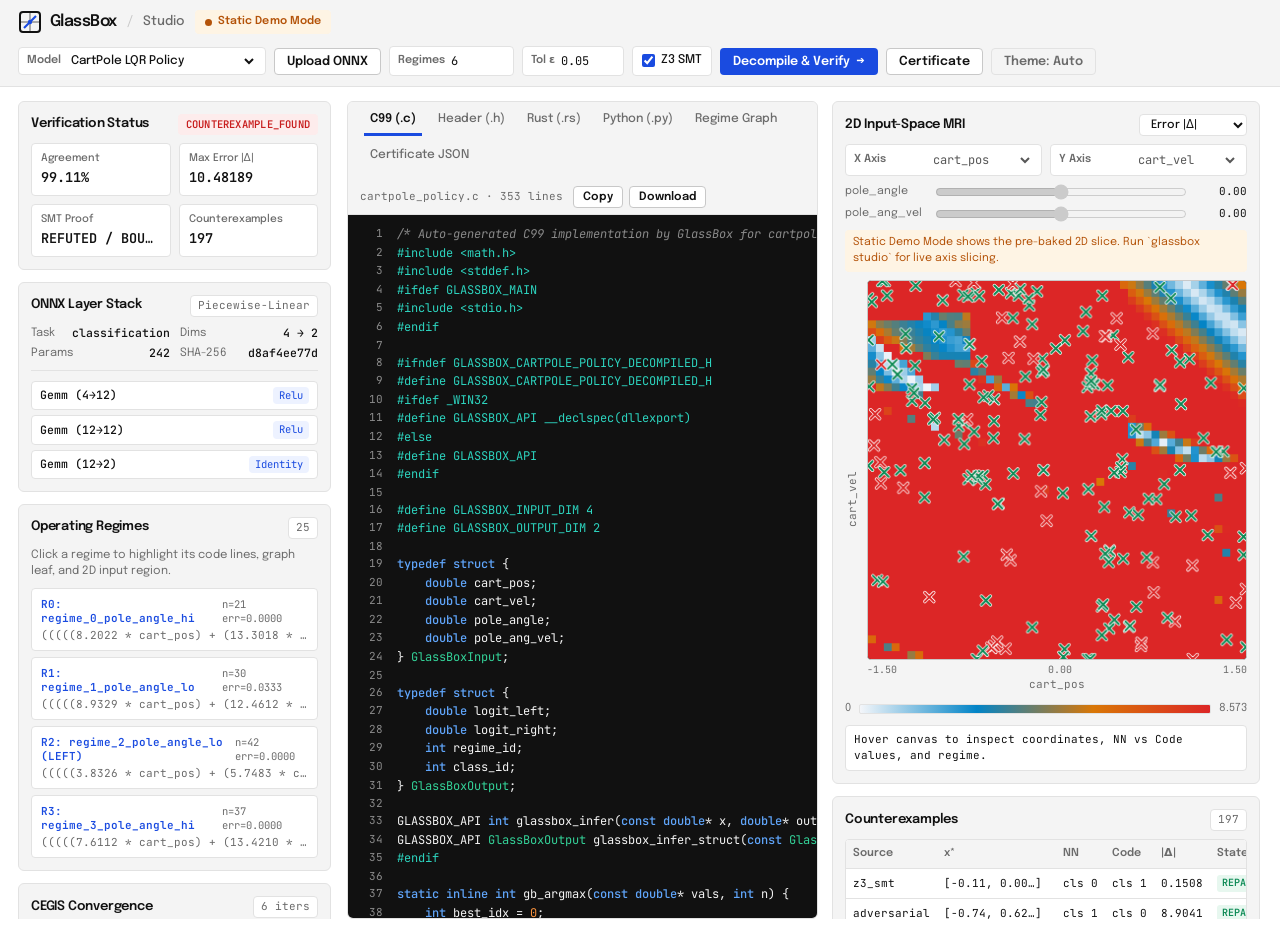
==== studio/index.html @ 47673649 "feat: initial release of GlassBox neural-to-code CEGIS decompiler & studio (v0.1.0)" ====
<!doctype html>
<html lang="en">
<head>
  <meta charset="utf-8">
  <meta name="viewport" content="width=device-width, initial-scale=1.0">
  <meta name="color-scheme" content="light dark">
  <title>GlassBox Studio — Neural Network Decompiler &amp; SMT Verifier</title>
  <link rel="icon" type="image/svg+xml" href="data:image/svg+xml,%3Csvg xmlns='http://www.w3.org/2000/svg' viewBox='0 0 24 24' fill='none'%3E%3Crect x='2' y='2' width='20' height='20' rx='3' stroke='%23111111' stroke-width='2' fill='%23ffffff'/%3E%3Cpath d='M2 12H22M12 2V22' stroke='%23111111' stroke-width='1.5' stroke-opacity='0.35'/%3E%3Cpath d='M6 18L18 6' stroke='%231a4be0' stroke-width='2.2'/%3E%3Ccircle cx='12' cy='12' r='2.2' fill='%231a4be0'/%3E%3C/svg%3E">
  <link rel="preconnect" href="https://fonts.googleapis.com">
  <link rel="preconnect" href="https://fonts.gstatic.com" crossorigin>
  <link rel="stylesheet" href="https://fonts.googleapis.com/css2?family=Epilogue:wght@400..700&family=JetBrains+Mono:wght@400..500&display=swap">
  <link rel="stylesheet" href="./studio.css">
</head>
<body data-radius="sharp">
  <header class="topbar">
    <div class="topbar-brand">
      <a href="/" class="brand-link" aria-label="GlassBox home">
        <svg class="brand-mark" width="24" height="24" viewBox="0 0 24 24" fill="none" aria-hidden="true">
          <rect x="2" y="2" width="20" height="20" rx="3" stroke="currentColor" stroke-width="2"></rect>
          <path d="M2 12H22M12 2V22" stroke="currentColor" stroke-width="1.5" stroke-opacity="0.45"></path>
          <path d="M6 18L18 6" stroke="var(--accent)" stroke-width="2.2"></path>
          <circle cx="12" cy="12" r="2.2" fill="var(--accent)"></circle>
        </svg>
        <span class="brand-wordmark">GlassBox</span>
      </a>
      <span class="brand-divider" aria-hidden="true">/</span>
      <span class="brand-product">Studio</span>
      <div id="mode-pill" class="mode-pill" data-mode="checking" role="status" aria-live="polite">
        <span class="mode-dot" aria-hidden="true"></span>
        <span id="mode-pill-text">Probing engine...</span>
      </div>
    </div>

    <form id="decompile-controls" class="controls-bar">
      <label class="ctrl-field ctrl-model">
        <span class="ctrl-label">Model</span>
        <select id="model-select" aria-label="Select ONNX model">
          <option value="">Loading models...</option>
        </select>
      </label>

      <button type="button" id="btn-open-upload" class="btn btn-secondary">Upload ONNX</button>

      <label class="ctrl-field ctrl-compact">
        <span class="ctrl-label">Regimes</span>
        <input type="number" id="cfg-regimes" min="2" max="32" step="1" value="8">
      </label>

      <label class="ctrl-field ctrl-compact">
        <span class="ctrl-label">Tol &epsilon;</span>
        <input type="number" id="cfg-eps" min="0.001" max="1" step="0.005" value="0.05">
      </label>

      <label class="ctrl-check">
        <input type="checkbox" id="cfg-smt" checked>
        <span>Z3 SMT</span>
      </label>

      <button type="submit" id="btn-decompile" class="btn btn-primary">
        <span>Decompile &amp; Verify</span>
        <span aria-hidden="true">&rarr;</span>
      </button>

      <button type="button" id="btn-open-cert" class="btn btn-secondary">Certificate</button>

      <button type="button" id="btn-theme" class="btn btn-ghost" aria-label="Toggle color theme" title="Toggle Light / Dark theme">
        <span id="theme-label">Theme</span>
      </button>
    </form>
  </header>

  <div id="status-banner" class="status-banner" hidden>
    <span id="status-banner-text"></span>
    <button type="button" id="status-banner-dismiss" class="btn-icon" aria-label="Dismiss notice">&times;</button>
  </div>

  <main class="workbench">
    <!-- LEFT PANE: Verification Status, ONNX Stack, Operating Regimes, CEGIS Chart -->
    <aside class="pane pane-left" aria-label="Model overview, operating regimes, and CEGIS convergence">
      <section class="card">
        <div class="card-head">
          <h2 class="card-title">Verification Status</h2>
          <span id="verif-badge" class="status-badge" data-status="UNVERIFIED">UNVERIFIED</span>
        </div>
        <div class="kpi-grid">
          <div class="kpi-cell">
            <span class="kpi-label">Agreement</span>
            <span id="kpi-agreement" class="kpi-value mono">—</span>
          </div>
          <div class="kpi-cell">
            <span class="kpi-label">Max Error |&Delta;|</span>
            <span id="kpi-max-err" class="kpi-value mono">—</span>
          </div>
          <div class="kpi-cell">
            <span class="kpi-label">SMT Proof</span>
            <span id="kpi-smt" class="kpi-value mono">—</span>
          </div>
          <div class="kpi-cell">
            <span class="kpi-label">Counterexamples</span>
            <span id="kpi-ce-count" class="kpi-value mono">—</span>
          </div>
        </div>
      </section>

      <section class="card">
        <div class="card-head">
          <h2 class="card-title">ONNX Layer Stack</h2>
          <span id="model-pwl-badge" class="tag-pill">—</span>
        </div>
        <div id="model-meta-summary" class="meta-kv"></div>
        <ol id="layer-stack" class="layer-stack"></ol>
      </section>

      <section class="card">
        <div class="card-head">
          <h2 class="card-title">Operating Regimes</h2>
          <div class="card-head-actions">
            <span id="regime-count-pill" class="tag-pill">0</span>
            <button type="button" id="btn-clear-regime" class="btn-link" hidden>Clear</button>
          </div>
        </div>
        <p class="card-sub">Click a regime to highlight its code lines, graph leaf, and 2D input region.</p>
        <div id="regime-list" class="regime-list" role="list"></div>
      </section>

      <section class="card">
        <div class="card-head">
          <h2 class="card-title">CEGIS Convergence</h2>
          <span id="cegis-iter-pill" class="tag-pill">0 iters</span>
        </div>
        <div class="chart-wrap">
          <svg id="cegis-chart" class="cegis-chart" viewBox="0 0 320 156" role="img" aria-label="CEGIS iteration convergence chart"></svg>
        </div>
        <div id="cegis-legend" class="chart-legend">
          <span class="legend-item"><span class="legend-swatch swatch-blue"></span>Agreement %</span>
          <span class="legend-item"><span class="legend-swatch swatch-amber"></span>Max |&Delta;|</span>
          <span class="legend-item"><span class="legend-swatch swatch-emerald"></span>Tol &epsilon;</span>
        </div>
      </section>
    </aside>

    <!-- CENTER PANE: Accessible Code Workbench & Regime Graph -->
    <section class="pane pane-center" aria-label="Decompiled code workbench">
      <div class="workbench-shell">
        <div class="workbench-header">
          <div focusgroup="tablist nomemory" role="tablist" aria-label="Decompiled targets" class="tablist">
            <button type="button" role="tab" id="tab-c" aria-selected="true" focusgroupstart>C99 (.c)</button>
            <button type="button" role="tab" id="tab-h" aria-selected="false">Header (.h)</button>
            <button type="button" role="tab" id="tab-rust" aria-selected="false">Rust (.rs)</button>
            <button type="button" role="tab" id="tab-python" aria-selected="false">Python (.py)</button>
            <button type="button" role="tab" id="tab-graph" aria-selected="false">Regime Graph</button>
            <button type="button" role="tab" id="tab-cert" aria-selected="false">Certificate JSON</button>
          </div>
          <div class="workbench-actions">
            <span id="active-file-meta" class="file-meta mono">—</span>
            <button type="button" id="btn-copy-code" class="btn btn-sm btn-secondary">Copy</button>
            <button type="button" id="btn-download-code" class="btn btn-sm btn-secondary">Download</button>
          </div>
        </div>

        <div class="panels-stage">
          <div role="tabpanel" aria-labelledby="tab-c" tabindex="0">
            <div class="panel-body code-panel-body">
              <div id="code-c" class="code-view" data-lang="c"></div>
            </div>
          </div>

          <div role="tabpanel" aria-labelledby="tab-h" tabindex="0" hidden="until-found">
            <div class="panel-body code-panel-body">
              <div id="code-h" class="code-view" data-lang="c"></div>
            </div>
          </div>

          <div role="tabpanel" aria-labelledby="tab-rust" tabindex="0" hidden="until-found">
            <div class="panel-body code-panel-body">
              <div id="code-rust" class="code-view" data-lang="rust"></div>
            </div>
          </div>

          <div role="tabpanel" aria-labelledby="tab-python" tabindex="0" hidden="until-found">
            <div class="panel-body code-panel-body">
              <div id="code-python" class="code-view" data-lang="python"></div>
            </div>
          </div>

          <div role="tabpanel" aria-labelledby="tab-graph" tabindex="0" hidden="until-found">
            <div class="panel-body graph-panel-body">
              <div class="graph-toolbar">
                <span class="graph-hint">Vector IR tree from <code>program.root</code>. Click a leaf to inspect its regime.</span>
                <div class="graph-zoom-group">
                  <button type="button" id="btn-zoom-out" class="btn btn-sm btn-secondary" aria-label="Zoom out graph">&minus;</button>
                  <button type="button" id="btn-zoom-reset" class="btn btn-sm btn-secondary">100%</button>
                  <button type="button" id="btn-zoom-in" class="btn btn-sm btn-secondary" aria-label="Zoom in graph">+</button>
                </div>
              </div>
              <div id="regime-graph-viewport" class="graph-viewport">
                <svg id="regime-graph-svg" class="regime-graph-svg" role="img" aria-label="Decompiled Regime Decision Tree"></svg>
              </div>
            </div>
          </div>

          <div role="tabpanel" aria-labelledby="tab-cert" tabindex="0" hidden="until-found">
            <div class="panel-body code-panel-body">
              <div id="code-cert" class="code-view" data-lang="json"></div>
            </div>
          </div>
        </div>
      </div>
    </section>

    <!-- RIGHT PANE: 2D Input-Space MRI, Counterexamples, Benchmarks -->
    <aside class="pane pane-right" aria-label="Input-space MRI, counterexamples, and benchmarks">
      <section class="card">
        <div class="card-head">
          <h2 class="card-title">2D Input-Space MRI</h2>
          <label class="inline-select">
            <span class="sr-only">Heatmap layer</span>
            <select id="mri-view-select" aria-label="Heatmap view mode">
              <option value="diff_grid">Error |&Delta;|</option>
              <option value="nn_grid">NN Output</option>
              <option value="prog_grid">Code Output</option>
              <option value="regime_grid">Regime Map</option>
            </select>
          </label>
        </div>

        <div class="slice-axes">
          <label class="ctrl-field">
            <span class="ctrl-label">X Axis</span>
            <select id="slice-dim-x" aria-label="Slice X dimension"></select>
          </label>
          <label class="ctrl-field">
            <span class="ctrl-label">Y Axis</span>
            <select id="slice-dim-y" aria-label="Slice Y dimension"></select>
          </label>
        </div>

        <div id="slice-sliders" class="slice-sliders"></div>
        <p id="slice-mode-note" class="slice-note" hidden></p>

        <div class="mri-frame">
          <div class="mri-y-label" id="mri-y-label">y</div>
          <div class="mri-canvas-col">
            <div class="mri-canvas-wrap">
              <canvas id="mri-canvas" width="384" height="384"></canvas>
            </div>
            <div class="mri-axis-ticks" id="mri-x-ticks">
              <span>—</span><span>—</span><span>—</span>
            </div>
            <div class="mri-x-label" id="mri-x-label">x</div>
          </div>
        </div>

        <div id="mri-legend" class="mri-legend"></div>
        <div id="mri-readout" class="mri-readout mono">Hover canvas to inspect coordinates, NN vs Code values, and regime.</div>
      </section>

      <section class="card">
        <div class="card-head">
          <h2 class="card-title">Counterexamples</h2>
          <span id="ce-total-pill" class="tag-pill">0</span>
        </div>
        <div class="table-wrap">
          <table class="ce-table">
            <thead>
              <tr>
                <th>Source</th>
                <th>x*</th>
                <th>NN</th>
                <th>Code</th>
                <th>|&Delta;|</th>
                <th>State</th>
              </tr>
            </thead>
            <tbody id="ce-tbody">
              <tr><td colspan="6" class="empty-cell">No counterexamples recorded.</td></tr>
            </tbody>
          </table>
        </div>
      </section>

      <section class="card">
        <div class="card-head">
          <h2 class="card-title">Native Runtime Benchmarks</h2>
          <span class="tag-pill">p50 &mu;s</span>
        </div>
        <div id="bench-list" class="bench-list"></div>
      </section>
    </aside>
  </main>

  <!-- UPLOAD ONNX DIALOG -->
  <dialog id="upload-dialog" class="studio-dialog" closedby="any" aria-labelledby="upload-dialog-title">
    <div class="dialog-header">
      <h2 id="upload-dialog-title" class="dialog-title">Upload ONNX Model</h2>
      <button type="button" class="btn-icon dialog-close" data-close-dialog="upload-dialog" aria-label="Close upload dialog">&times;</button>
    </div>
    <form id="upload-form" class="dialog-body">
      <p id="upload-static-warning" class="dialog-notice" hidden>
        Static Demo Mode is active. Model upload requires running <code>glassbox studio</code> locally.
      </p>
      <label class="form-field">
        <span class="ctrl-label">ONNX File (.onnx, max 20 MB)</span>
        <input type="file" id="upload-file" accept=".onnx" required>
      </label>
      <label class="form-field">
        <span class="ctrl-label">Optional DomainSpec JSON</span>
        <textarea id="upload-domain-json" rows="6" class="mono" placeholder='{"feature_names":["x0","x1"],"lower_bounds":[-1,-1],"upper_bounds":[1,1],"output_names":["y0"],"task_type":"regression"}'></textarea>
      </label>
      <p id="upload-error" class="dialog-error" hidden></p>
      <div class="dialog-footer">
        <button type="button" class="btn btn-secondary" data-close-dialog="upload-dialog">Cancel</button>
        <button type="submit" id="btn-upload-submit" class="btn btn-primary">Upload Model</button>
      </div>
    </form>
  </dialog>

  <!-- VERIFICATION CERTIFICATE DIALOG -->
  <dialog id="cert-dialog" class="studio-dialog studio-dialog-wide" closedby="any" aria-labelledby="cert-dialog-title">
    <div class="dialog-header">
      <h2 id="cert-dialog-title" class="dialog-title">Verification Certificate</h2>
      <button type="button" class="btn-icon dialog-close" data-close-dialog="cert-dialog" aria-label="Close certificate dialog">&times;</button>
    </div>
    <div class="dialog-body">
      <div id="cert-dialog-content" class="cert-summary"></div>
      <div class="dialog-footer">
        <button type="button" id="btn-download-cert" class="btn btn-secondary">Download Certificate JSON</button>
        <button type="button" class="btn btn-primary" data-close-dialog="cert-dialog">Done</button>
      </div>
    </div>
  </dialog>

  <script src="./app.js" defer></script>
</body>
</html>
---- studio/studio.css ----
/* GlassBox Studio — Taste Skill v2.5.1 + modern-web-guidance */

:root {
  color-scheme: light dark;

  /* Taste Skill tokens + adaptive light-dark() surfaces */
  --p-bg: #ffffff;
  --p-surface: #f4f4f4;
  --p-ink: #111111;
  --p-muted: #6b6b6b;
  --p-accent: #1a4be0;
  --p-accent-ink: #ffffff;
  --p-inv-bg: #111111;
  --p-inv-surface: #1e1e1e;
  --p-inv-ink: #ffffff;
  --p-inv-muted: #9a9a9a;

  --bg: light-dark(#ffffff, #111111);
  --surface: light-dark(#f4f4f4, #1e1e1e);
  --surface-elevated: light-dark(#ffffff, #242424);
  --ink: light-dark(#111111, #ffffff);
  --muted: light-dark(#6b6b6b, #9a9a9a);
  --accent: light-dark(#1a4be0, #4d7cfe);
  --accent-hover: light-dark(#143bb5, #3a6af0);
  --accent-soft: light-dark(#edf2ff, #172645);
  --accent-ink: #ffffff;
  --border: light-dark(#e2e2e2, #2e2e2e);
  --border-strong: light-dark(#c8c8c8, #444444);

  /* Terminal / code surfaces (always crisp dark terminal per studio spec) */
  --code-bg: #111111;
  --code-surface: #1a1a1a;
  --code-ink: #f4f4f4;
  --code-muted: #8c8c8c;
  --code-border: #2c2c2c;
  --code-highlight: rgba(77, 124, 254, 0.16);

  /* Status tokens (emerald, amber, red, neutral — zero violet/lavender) */
  --emerald: light-dark(#0d8a55, #34d399);
  --emerald-soft: light-dark(#e7f7ef, #0e2d20);
  --amber: light-dark(#b45309, #fbbf24);
  --amber-soft: light-dark(#fef4e4, #2f2008);
  --red: light-dark(#c81e1e, #f87171);
  --red-soft: light-dark(#fdecec, #331313);
  --teal: light-dark(#0f766e, #2dd4bf);

  --font-display: "Epilogue", system-ui, -apple-system, sans-serif;
  --font-text: "Epilogue", system-ui, -apple-system, sans-serif;
  --font-mono: "JetBrains Mono", ui-monospace, "SFMono-Regular", Menlo, Consolas, monospace;
  --display-tracking: -0.035em;

  --r-sm: 4px;
  --r-md: 6px;
  --r-lg: 8px;
  --r-btn: 4px;

  scrollbar-color: var(--border-strong) transparent;
  scrollbar-width: thin;
}

:root[data-theme="light"] {
  color-scheme: light;
}

:root[data-theme="dark"] {
  color-scheme: dark;
}

@supports not (color: light-dark(#fff, #000)) {
  :root {
    --bg: #ffffff;
    --surface: #f4f4f4;
    --surface-elevated: #ffffff;
    --ink: #111111;
    --muted: #6b6b6b;
    --accent: #1a4be0;
    --accent-hover: #143bb5;
    --accent-soft: #edf2ff;
    --border: #e2e2e2;
    --border-strong: #c8c8c8;
    --emerald: #0d8a55;
    --emerald-soft: #e7f7ef;
    --amber: #b45309;
    --amber-soft: #fef4e4;
    --red: #c81e1e;
    --red-soft: #fdecec;
    --teal: #0f766e;
  }
}

.pane,
.code-panel-body,
.graph-viewport,
.table-wrap,
.dialog-body {
  scrollbar-color: var(--border-strong) transparent;
  scrollbar-width: thin;
}

@supports not (scrollbar-color: auto) {
  ::-webkit-scrollbar {
    width: 8px;
    height: 8px;
  }
  ::-webkit-scrollbar-track {
    background: transparent;
  }
  ::-webkit-scrollbar-thumb {
    background: var(--border-strong);
    border-radius: 4px;
  }
}

*,
*::before,
*::after {
  box-sizing: border-box;
}

html,
body {
  margin: 0;
  padding: 0;
  background-color: var(--bg);
  color: var(--ink);
  font-family: var(--font-text);
  font-size: 14px;
  line-height: 1.45;
  -webkit-font-smoothing: antialiased;
}

.mono {
  font-family: var(--font-mono);
}

.sr-only {
  position: absolute;
  width: 1px;
  height: 1px;
  padding: 0;
  margin: -1px;
  overflow: hidden;
  clip: rect(0, 0, 0, 0);
  white-space: nowrap;
  border: 0;
}

/* ============================================================
   TOPBAR
   ============================================================ */
.topbar {
  display: flex;
  flex-wrap: wrap;
  align-items: center;
  justify-content: space-between;
  gap: 12px 16px;
  padding: 10px 18px;
  background: var(--surface);
  border-bottom: 1px solid var(--border);
}

.topbar-brand {
  display: flex;
  flex-wrap: wrap;
  align-items: center;
  gap: 10px;
  min-width: 0;
}

.brand-link {
  display: inline-flex;
  align-items: center;
  gap: 8px;
  color: var(--ink);
  text-decoration: none;
  font-family: var(--font-display);
  font-weight: 600;
  font-size: 16px;
  letter-spacing: var(--display-tracking);
}

.brand-link:hover {
  color: var(--accent);
}

.brand-divider {
  color: var(--border-strong);
}

.brand-product {
  font-weight: 500;
  color: var(--muted);
  font-size: 13px;
}

.mode-pill {
  display: inline-flex;
  align-items: center;
  gap: 6px;
  padding: 3px 9px;
  border-radius: var(--r-sm);
  font-size: 11px;
  font-weight: 600;
  letter-spacing: 0.01em;
  border: 1px solid var(--border);
  background: var(--bg);
  color: var(--muted);
}

.mode-dot {
  width: 7px;
  height: 7px;
  border-radius: 50%;
  background: var(--muted);
}

.mode-pill[data-mode="live"] {
  color: var(--emerald);
  background: var(--emerald-soft);
  border-color: transparent;
}

.mode-pill[data-mode="live"] .mode-dot {
  background: var(--emerald);
}

.mode-pill[data-mode="static"] {
  color: var(--amber);
  background: var(--amber-soft);
  border-color: transparent;
}

.mode-pill[data-mode="static"] .mode-dot {
  background: var(--amber);
}

.controls-bar {
  display: flex;
  flex-wrap: wrap;
  align-items: center;
  gap: 8px;
  min-width: 0;
}

.ctrl-field {
  display: inline-flex;
  align-items: center;
  gap: 6px;
  background: var(--bg);
  border: 1px solid var(--border);
  border-radius: var(--r-sm);
  padding: 4px 8px;
  min-width: 0;
}

.ctrl-label {
  font-size: 11px;
  font-weight: 600;
  color: var(--muted);
  white-space: nowrap;
}

.ctrl-field select,
.ctrl-field input[type="number"] {
  border: none;
  background: transparent;
  color: var(--ink);
  font-family: var(--font-mono);
  font-size: 12px;
  padding: 2px 0;
  min-width: 0;
}

.ctrl-model select {
  max-width: 190px;
  font-family: var(--font-text);
  font-weight: 500;
}

.ctrl-compact input[type="number"] {
  width: 54px;
}

.ctrl-field select:focus,
.ctrl-field input:focus {
  outline: none;
}

.ctrl-field:focus-within {
  border-color: var(--accent);
}

.ctrl-check {
  display: inline-flex;
  align-items: center;
  gap: 6px;
  padding: 5px 9px;
  border: 1px solid var(--border);
  border-radius: var(--r-sm);
  background: var(--bg);
  font-size: 12px;
  font-weight: 500;
  cursor: pointer;
  user-select: none;
}

.ctrl-check input[type="checkbox"] {
  accent-color: var(--accent);
  margin: 0;
}

/* ============================================================
   BUTTONS
   ============================================================ */
.btn {
  display: inline-flex;
  align-items: center;
  justify-content: center;
  gap: 6px;
  border-radius: var(--r-btn);
  border: 1px solid transparent;
  padding: 6px 12px;
  font-family: var(--font-text);
  font-size: 12.5px;
  font-weight: 600;
  cursor: pointer;
  white-space: nowrap;
  transition: background-color 0.14s ease, border-color 0.14s ease, transform 0.1s ease;
}

.btn:active {
  transform: translateY(1px);
}

.btn:disabled {
  opacity: 0.55;
  cursor: not-allowed;
}

.btn-primary {
  background: var(--accent);
  color: var(--accent-ink);
}

.btn-primary:hover:not(:disabled) {
  background: var(--accent-hover);
}

.btn-secondary {
  background: var(--bg);
  color: var(--ink);
  border-color: var(--border-strong);
}

.btn-secondary:hover:not(:disabled) {
  background: var(--surface);
  border-color: var(--ink);
}

.btn-ghost {
  background: transparent;
  color: var(--muted);
  border-color: var(--border);
}

.btn-ghost:hover:not(:disabled) {
  color: var(--ink);
  background: var(--bg);
}

.btn-sm {
  padding: 4px 9px;
  font-size: 11.5px;
}

.btn-link {
  background: none;
  border: none;
  color: var(--accent);
  font-family: var(--font-text);
  font-size: 11.5px;
  font-weight: 600;
  cursor: pointer;
  padding: 2px 4px;
}

.btn-link:hover {
  text-decoration: underline;
}

.btn-icon {
  background: transparent;
  border: 1px solid transparent;
  border-radius: var(--r-sm);
  color: var(--muted);
  font-size: 18px;
  line-height: 1;
  width: 28px;
  height: 28px;
  cursor: pointer;
  display: inline-flex;
  align-items: center;
  justify-content: center;
}

.btn-icon:hover {
  color: var(--ink);
  background: var(--surface);
}

/* ============================================================
   STATUS BANNER
   ============================================================ */
.status-banner {
  display: flex;
  align-items: center;
  justify-content: space-between;
  gap: 12px;
  padding: 7px 18px;
  background: var(--accent-soft);
  color: var(--ink);
  border-bottom: 1px solid var(--border);
  font-size: 12.5px;
}

.status-banner[hidden] {
  display: none;
}

/* ============================================================
   3-COLUMN WORKBENCH LAYOUT
   ============================================================ */
.workbench {
  display: grid;
  grid-template-columns: minmax(275px, 315px) minmax(0, 1fr) minmax(350px, 430px);
  gap: 14px;
  padding: 14px 18px 20px;
  align-items: start;
  max-width: 1920px;
  margin: 0 auto;
}

.pane {
  display: flex;
  flex-direction: column;
  gap: 12px;
  min-width: 0;
}

@media (min-width: 1100px) {
  .pane-left,
  .pane-right {
    max-height: calc(100dvh - 82px);
    overflow-y: auto;
    padding-right: 2px;
  }

  .pane-center {
    height: calc(100dvh - 82px);
  }
}

@media (max-width: 1099px) {
  .workbench {
    grid-template-columns: 1fr;
    padding: 10px 12px 18px;
  }

  .topbar {
    padding: 10px 12px;
  }

  .controls-bar {
    width: 100%;
  }

  .ctrl-model {
    flex: 1 1 160px;
  }

  .ctrl-model select {
    max-width: none;
    width: 100%;
  }
}

/* ============================================================
   CARDS
   ============================================================ */
.card {
  background: var(--surface);
  border: 1px solid var(--border);
  border-radius: var(--r-md);
  padding: 12px;
  min-width: 0;
}

.card-head {
  display: flex;
  align-items: center;
  justify-content: space-between;
  gap: 8px;
  margin-bottom: 8px;
}

.card-head-actions {
  display: flex;
  align-items: center;
  gap: 6px;
}

.card-title {
  margin: 0;
  font-family: var(--font-display);
  font-size: 13px;
  font-weight: 600;
  letter-spacing: -0.015em;
}

.card-sub {
  margin: 0 0 8px;
  font-size: 11.5px;
  color: var(--muted);
}

.tag-pill {
  display: inline-flex;
  align-items: center;
  padding: 2px 7px;
  border-radius: var(--r-sm);
  background: var(--bg);
  border: 1px solid var(--border);
  font-family: var(--font-mono);
  font-size: 11px;
  color: var(--muted);
}

/* Verification Badge */
.status-badge {
  display: inline-flex;
  align-items: center;
  padding: 3px 8px;
  border-radius: var(--r-sm);
  font-family: var(--font-mono);
  font-size: 10.5px;
  font-weight: 600;
  letter-spacing: 0.02em;
}

.status-badge[data-status="PROVEN_SMT"] {
  background: var(--emerald-soft);
  color: var(--emerald);
}

.status-badge[data-status="BOUNDED_EMPIRICAL"] {
  background: var(--amber-soft);
  color: var(--amber);
}

.status-badge[data-status="COUNTEREXAMPLE_FOUND"] {
  background: var(--red-soft);
  color: var(--red);
}

.status-badge[data-status="UNVERIFIED"] {
  background: var(--bg);
  color: var(--muted);
  border: 1px solid var(--border);
}

/* KPI Grid */
.kpi-grid {
  display: grid;
  grid-template-columns: 1fr 1fr;
  gap: 8px;
}

.kpi-cell {
  background: var(--bg);
  border: 1px solid var(--border);
  border-radius: var(--r-sm);
  padding: 7px 9px;
  display: flex;
  flex-direction: column;
  gap: 2px;
  min-width: 0;
}

.kpi-label {
  font-size: 10.5px;
  color: var(--muted);
  font-weight: 500;
}

.kpi-value {
  font-size: 13.5px;
  font-weight: 600;
  color: var(--ink);
  overflow: hidden;
  text-overflow: ellipsis;
  white-space: nowrap;
}

/* Layer Stack */
.meta-kv {
  display: grid;
  grid-template-columns: repeat(2, minmax(0, 1fr));
  gap: 4px 10px;
  font-size: 11.5px;
  margin-bottom: 10px;
  padding-bottom: 8px;
  border-bottom: 1px solid var(--border);
}

.meta-kv div {
  display: flex;
  justify-content: space-between;
  gap: 6px;
  min-width: 0;
}

.meta-kv span:first-child {
  color: var(--muted);
}

.meta-kv span:last-child {
  font-family: var(--font-mono);
  font-weight: 500;
  overflow: hidden;
  text-overflow: ellipsis;
  white-space: nowrap;
}

.layer-stack {
  list-style: none;
  margin: 0;
  padding: 0;
  display: flex;
  flex-direction: column;
  gap: 5px;
}

.layer-item {
  display: flex;
  align-items: center;
  justify-content: space-between;
  gap: 8px;
  background: var(--bg);
  border: 1px solid var(--border);
  border-radius: var(--r-sm);
  padding: 5px 8px;
  font-size: 11.5px;
}

.layer-shape {
  font-family: var(--font-mono);
  font-weight: 500;
}

.layer-act {
  font-family: var(--font-mono);
  font-size: 10.5px;
  padding: 1px 6px;
  border-radius: var(--r-sm);
  background: var(--accent-soft);
  color: var(--accent);
}

/* Operating Regimes List */
.regime-list {
  display: flex;
  flex-direction: column;
  gap: 6px;
  max-height: 270px;
  overflow-y: auto;
}

.regime-item {
  width: 100%;
  text-align: left;
  background: var(--bg);
  border: 1px solid var(--border);
  border-radius: var(--r-sm);
  padding: 8px 9px;
  cursor: pointer;
  color: var(--ink);
  font-family: var(--font-text);
  transition: border-color 0.12s ease, background-color 0.12s ease;
}

.regime-item:hover {
  border-color: var(--accent);
}

.regime-item.is-active {
  background: var(--accent-soft);
  border-color: var(--accent);
  border-left: 3px solid var(--accent);
}

.regime-item-top {
  display: flex;
  align-items: center;
  justify-content: space-between;
  gap: 6px;
  margin-bottom: 3px;
}

.regime-id-badge {
  font-family: var(--font-mono);
  font-size: 11px;
  font-weight: 600;
  color: var(--accent);
}

.regime-stats {
  font-family: var(--font-mono);
  font-size: 10.5px;
  color: var(--muted);
}

.regime-expr {
  font-family: var(--font-mono);
  font-size: 11px;
  color: var(--muted);
  white-space: nowrap;
  overflow: hidden;
  text-overflow: ellipsis;
}

/* CEGIS Chart */
.chart-wrap {
  background: var(--bg);
  border: 1px solid var(--border);
  border-radius: var(--r-sm);
  padding: 6px;
}

.cegis-chart {
  display: block;
  width: 100%;
  height: auto;
}

.chart-legend {
  display: flex;
  flex-wrap: wrap;
  gap: 10px;
  margin-top: 7px;
  font-size: 11px;
  color: var(--muted);
}

.legend-item {
  display: inline-flex;
  align-items: center;
  gap: 5px;
}

.legend-swatch {
  width: 10px;
  height: 3px;
  border-radius: 1px;
}

.swatch-blue { background: #1a4be0; }
.swatch-amber { background: #d97706; }
.swatch-emerald { background: #0d8a55; }

/* ============================================================
   CENTER PANE: ACCESSIBLE TABS & CODE WORKBENCH
   Rule: NO padding/background on [role="tabpanel"] itself!
         Put padding/background ONLY on .panel-body inside it.
         Active tab styled via [aria-selected="true"]::after with border-block-end.
   ============================================================ */
.workbench-shell {
  display: flex;
  flex-direction: column;
  height: 100%;
  background: var(--surface);
  border: 1px solid var(--border);
  border-radius: var(--r-md);
  overflow: hidden;
  min-width: 0;
}

.workbench-header {
  display: flex;
  flex-wrap: wrap;
  align-items: center;
  justify-content: space-between;
  gap: 8px;
  padding: 0 12px;
  background: var(--surface);
  border-bottom: 1px solid var(--border);
}

.tablist {
  display: flex;
  flex-wrap: wrap;
  align-items: stretch;
  gap: 2px;
  min-width: 0;
}

[role="tab"] {
  position: relative;
  appearance: none;
  background: transparent;
  border: none;
  color: var(--muted);
  font-family: var(--font-text);
  font-size: 12px;
  font-weight: 500;
  padding: 11px 10px;
  cursor: pointer;
  white-space: nowrap;
}

[role="tab"]:hover {
  color: var(--ink);
}

[role="tab"]:focus-visible {
  outline: 2px solid var(--accent);
  outline-offset: -2px;
}

[role="tab"][aria-selected="true"] {
  color: var(--ink);
  font-weight: 600;
}

[role="tab"][aria-selected="true"]::after {
  content: "";
  position: absolute;
  inset-inline: 4px;
  inset-block-end: 0;
  border-block-end: 3px solid var(--accent);
}

.workbench-actions {
  display: flex;
  align-items: center;
  gap: 6px;
  padding: 6px 0;
}

.file-meta {
  font-size: 11px;
  color: var(--muted);
  margin-right: 4px;
}

.panels-stage {
  flex: 1 1 auto;
  min-height: 460px;
  display: flex;
  flex-direction: column;
  overflow: hidden;
}

[role="tabpanel"]:not([hidden]) {
  flex: 1 1 auto;
  min-height: 0;
  display: flex;
  flex-direction: column;
}

.panel-body {
  flex: 1 1 auto;
  min-height: 0;
}

.code-panel-body {
  background: var(--code-bg);
  color: var(--code-ink);
  padding: 10px 0;
  overflow: auto;
  font-family: var(--font-mono);
  font-size: 12px;
  line-height: 1.55;
}

.code-view {
  min-width: max-content;
}

.code-line {
  display: grid;
  grid-template-columns: 46px 1fr;
  padding: 0 14px 0 0;
  border-left: 3px solid transparent;
}

.code-line.is-regime-match {
  background: var(--code-highlight);
  border-left-color: #4d7cfe;
}

.code-ln {
  user-select: none;
  text-align: right;
  padding-right: 14px;
  color: var(--code-muted);
  font-size: 11px;
}

.code-src {
  white-space: pre;
}

/* Syntax highlighting tokens (NO violet/lavender) */
.tok-kw { color: #60a5fa; font-weight: 500; }
.tok-ty { color: #34d399; }
.tok-str { color: #fbbf24; }
.tok-num { color: #fb923c; }
.tok-cmt { color: #8a8a8a; font-style: italic; }
.tok-pp { color: #2dd4bf; }
.tok-fn { color: #93c5fd; }

/* Regime Graph Tab */
.graph-panel-body {
  display: flex;
  flex-direction: column;
  height: 100%;
  background: var(--bg);
  padding: 10px 12px;
  gap: 8px;
}

.graph-toolbar {
  display: flex;
  flex-wrap: wrap;
  align-items: center;
  justify-content: space-between;
  gap: 8px;
}

.graph-hint {
  font-size: 11.5px;
  color: var(--muted);
}

.graph-zoom-group {
  display: inline-flex;
  gap: 4px;
}

.graph-viewport {
  flex: 1 1 auto;
  min-height: 380px;
  border: 1px solid var(--border);
  border-radius: var(--r-sm);
  background: var(--surface);
  overflow: auto;
  padding: 12px;
}

.regime-graph-svg {
  display: block;
  transform-origin: top left;
}

.graph-leaf {
  cursor: pointer;
}

/* ============================================================
   RIGHT PANE: MRI HEATMAP, COUNTEREXAMPLES, BENCHMARKS
   ============================================================ */
.inline-select select {
  background: var(--bg);
  color: var(--ink);
  border: 1px solid var(--border);
  border-radius: var(--r-sm);
  padding: 3px 7px;
  font-family: var(--font-text);
  font-size: 11.5px;
  font-weight: 500;
}

.slice-axes {
  display: grid;
  grid-template-columns: 1fr 1fr;
  gap: 8px;
  margin-bottom: 8px;
}

.slice-axes .ctrl-field {
  justify-content: space-between;
  width: 100%;
}

.slice-axes select {
  max-width: 115px;
}

.slice-sliders {
  display: flex;
  flex-direction: column;
  gap: 6px;
  margin-bottom: 8px;
}

.slider-row {
  display: grid;
  grid-template-columns: 82px 1fr 52px;
  align-items: center;
  gap: 8px;
  font-size: 11px;
}

.slider-row label {
  color: var(--muted);
  overflow: hidden;
  text-overflow: ellipsis;
  white-space: nowrap;
}

.slider-row input[type="range"] {
  width: 100%;
  accent-color: var(--accent);
  margin: 0;
}

.slider-row span {
  font-family: var(--font-mono);
  text-align: right;
}

.slice-note {
  margin: 0 0 8px;
  padding: 5px 8px;
  border-radius: var(--r-sm);
  background: var(--amber-soft);
  color: var(--amber);
  font-size: 11px;
}

.mri-frame {
  display: flex;
  align-items: stretch;
  gap: 6px;
}

.mri-y-label {
  writing-mode: vertical-rl;
  transform: rotate(180deg);
  text-align: center;
  font-family: var(--font-mono);
  font-size: 11px;
  color: var(--muted);
  padding-bottom: 24px;
}

.mri-canvas-col {
  flex: 1 1 auto;
  min-width: 0;
}

.mri-canvas-wrap {
  border: 1px solid var(--border-strong);
  border-radius: var(--r-sm);
  overflow: hidden;
  background: #111111;
  aspect-ratio: 1 / 1;
}

#mri-canvas {
  display: block;
  width: 100%;
  height: 100%;
  cursor: crosshair;
}

.mri-axis-ticks {
  display: flex;
  justify-content: space-between;
  font-family: var(--font-mono);
  font-size: 10px;
  color: var(--muted);
  margin-top: 3px;
}

.mri-x-label {
  text-align: center;
  font-family: var(--font-mono);
  font-size: 11px;
  color: var(--muted);
}

.mri-legend {
  display: flex;
  flex-wrap: wrap;
  align-items: center;
  gap: 8px;
  margin-top: 8px;
  font-size: 11px;
  color: var(--muted);
}

.legend-gradient {
  flex: 1 1 120px;
  height: 10px;
  border-radius: 2px;
  border: 1px solid var(--border);
}

.mri-readout {
  margin-top: 8px;
  padding: 6px 8px;
  border-radius: var(--r-sm);
  background: var(--bg);
  border: 1px solid var(--border);
  font-size: 11px;
  color: var(--ink);
  min-height: 34px;
  word-break: break-word;
}

/* Counterexamples Table */
.table-wrap {
  overflow-x: auto;
  max-height: 220px;
  border: 1px solid var(--border);
  border-radius: var(--r-sm);
  background: var(--bg);
}

.ce-table {
  width: 100%;
  border-collapse: collapse;
  font-size: 11px;
}

.ce-table th,
.ce-table td {
  padding: 6px 7px;
  text-align: left;
  border-bottom: 1px solid var(--border);
  white-space: nowrap;
}

.ce-table th {
  position: sticky;
  top: 0;
  background: var(--surface);
  color: var(--muted);
  font-weight: 600;
  z-index: 1;
}

.ce-table tbody tr {
  cursor: pointer;
}

.ce-table tbody tr:hover {
  background: var(--surface);
}

.ce-table tbody tr.is-selected {
  background: var(--accent-soft);
}

.empty-cell {
  text-align: center;
  color: var(--muted);
  padding: 14px 8px !important;
}

.ce-state {
  display: inline-block;
  padding: 1px 5px;
  border-radius: 3px;
  font-family: var(--font-mono);
  font-size: 10px;
  font-weight: 600;
}

.ce-state.repaired {
  background: var(--emerald-soft);
  color: var(--emerald);
}

.ce-state.open {
  background: var(--red-soft);
  color: var(--red);
}

/* Benchmarks */
.bench-list {
  display: flex;
  flex-direction: column;
  gap: 8px;
}

.bench-row {
  background: var(--bg);
  border: 1px solid var(--border);
  border-radius: var(--r-sm);
  padding: 7px 9px;
}

.bench-row-top {
  display: flex;
  justify-content: space-between;
  align-items: baseline;
  gap: 8px;
  font-size: 11.5px;
  margin-bottom: 4px;
}

.bench-name {
  font-weight: 600;
}

.bench-metrics {
  font-family: var(--font-mono);
  font-size: 11px;
  color: var(--muted);
}

.bench-bar-track {
  height: 7px;
  background: var(--surface);
  border-radius: 2px;
  overflow: hidden;
}

.bench-bar-fill {
  height: 100%;
  background: var(--accent);
  border-radius: 2px;
}

.bench-bar-fill.is-native {
  background: var(--emerald);
}

.bench-sub {
  display: flex;
  justify-content: space-between;
  margin-top: 4px;
  font-family: var(--font-mono);
  font-size: 10px;
  color: var(--muted);
}

/* ============================================================
   NATIVE DIALOGS (modern-web-guidance)
   Rule: Never set unconditional display on dialog (scope to dialog[open]).
         dialog:modal { overscroll-behavior: contain; }
         dialog::backdrop { overflow: hidden; overscroll-behavior: contain; }
   ============================================================ */
dialog.studio-dialog {
  padding: 0;
  border: 1px solid var(--border-strong);
  border-radius: var(--r-lg);
  background: var(--bg);
  color: var(--ink);
  width: min(500px, calc(100vw - 24px));
  max-height: calc(100dvh - 32px);
  box-shadow: 0 20px 44px rgba(0, 0, 0, 0.25);
}

dialog.studio-dialog-wide {
  width: min(680px, calc(100vw - 24px));
}

dialog.studio-dialog[open] {
  display: flex;
  flex-direction: column;
}

dialog:modal {
  overscroll-behavior: contain;
}

dialog::backdrop {
  background: rgba(17, 17, 17, 0.56);
  overflow: hidden;
  overscroll-behavior: contain;
}

.dialog-header {
  display: flex;
  align-items: center;
  justify-content: space-between;
  gap: 12px;
  padding: 14px 16px;
  background: var(--surface);
  border-bottom: 1px solid var(--border);
}

.dialog-title {
  margin: 0;
  font-family: var(--font-display);
  font-size: 16px;
  font-weight: 600;
  letter-spacing: -0.02em;
}

.dialog-body {
  padding: 16px;
  display: flex;
  flex-direction: column;
  gap: 12px;
  overflow-y: auto;
}

.form-field {
  display: flex;
  flex-direction: column;
  gap: 5px;
}

.form-field input[type="file"],
.form-field textarea {
  border: 1px solid var(--border-strong);
  border-radius: var(--r-sm);
  padding: 8px;
  background: var(--surface);
  color: var(--ink);
  font-size: 12px;
}

.dialog-notice {
  margin: 0;
  padding: 8px 10px;
  border-radius: var(--r-sm);
  background: var(--amber-soft);
  color: var(--amber);
  font-size: 12px;
}

.dialog-error {
  margin: 0;
  padding: 8px 10px;
  border-radius: var(--r-sm);
  background: var(--red-soft);
  color: var(--red);
  font-size: 12px;
}

.dialog-footer {
  display: flex;
  justify-content: flex-end;
  gap: 8px;
  padding-top: 6px;
}

.cert-summary {
  display: flex;
  flex-direction: column;
  gap: 12px;
}

.cert-kv-grid {
  display: grid;
  grid-template-columns: repeat(auto-fit, minmax(190px, 1fr));
  gap: 8px;
}

.cert-kv {
  background: var(--surface);
  border: 1px solid var(--border);
  border-radius: var(--r-sm);
  padding: 8px 10px;
}

.cert-kv-label {
  display: block;
  font-size: 10.5px;
  color: var(--muted);
  margin-bottom: 2px;
}

.cert-kv-val {
  display: block;
  font-family: var(--font-mono);
  font-size: 11.5px;
  word-break: break-all;
}
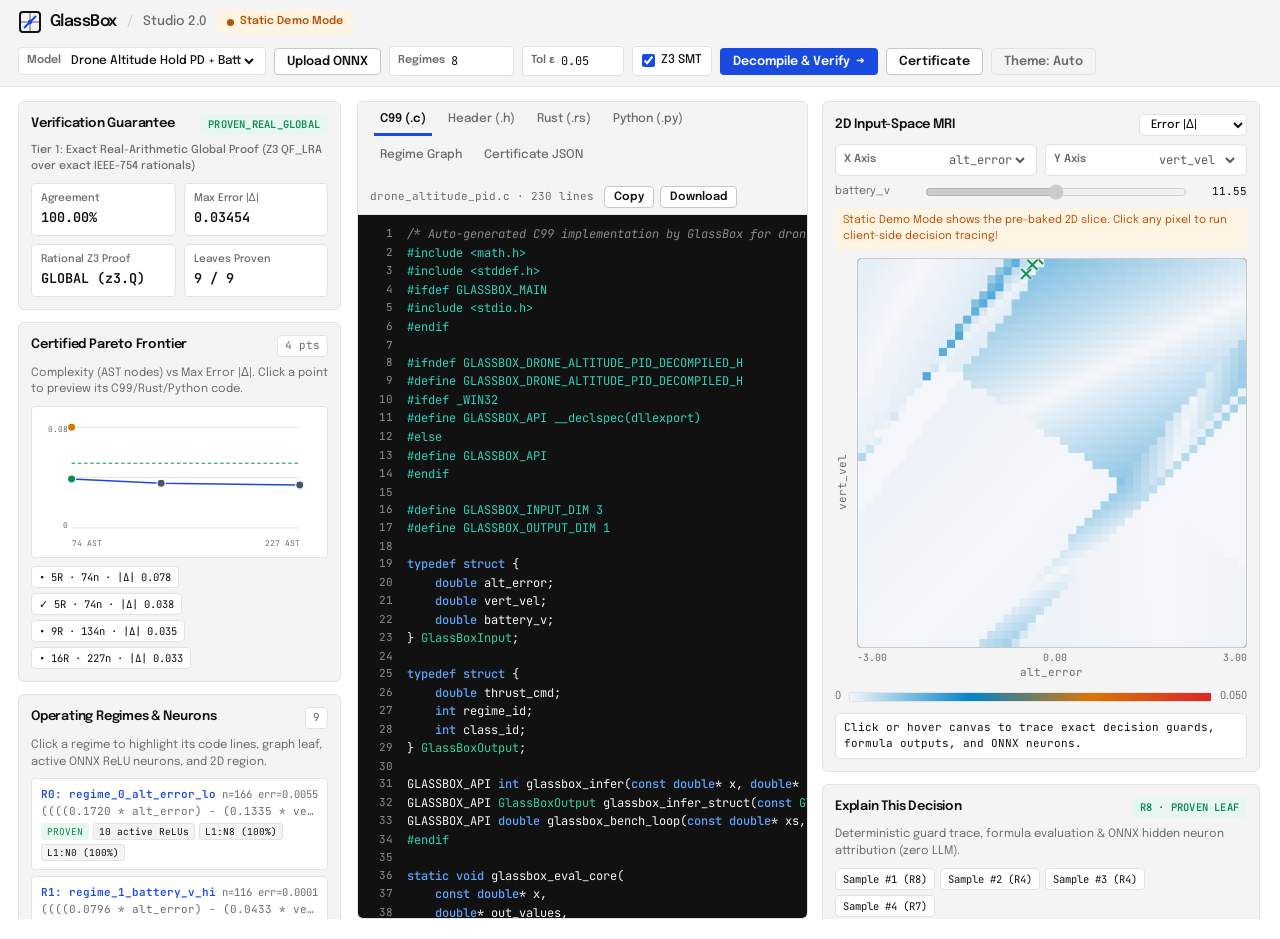
==== commit 4bfdff70: "feat(v0.2.0): exact rational Z3 SMT, reproducible bundles, Pareto explorer, rule-to-neuron attributi" ====
--- a/studio/index.html
+++ b/studio/index.html
@@ -4,7 +4,7 @@
   <meta charset="utf-8">
   <meta name="viewport" content="width=device-width, initial-scale=1.0">
   <meta name="color-scheme" content="light dark">
-  <title>GlassBox Studio — Neural Network Decompiler &amp; SMT Verifier</title>
+  <title>GlassBox Studio 2.0 — Neural Network Decompiler &amp; Real-Arithmetic SMT Verifier</title>
   <link rel="icon" type="image/svg+xml" href="data:image/svg+xml,%3Csvg xmlns='http://www.w3.org/2000/svg' viewBox='0 0 24 24' fill='none'%3E%3Crect x='2' y='2' width='20' height='20' rx='3' stroke='%23111111' stroke-width='2' fill='%23ffffff'/%3E%3Cpath d='M2 12H22M12 2V22' stroke='%23111111' stroke-width='1.5' stroke-opacity='0.35'/%3E%3Cpath d='M6 18L18 6' stroke='%231a4be0' stroke-width='2.2'/%3E%3Ccircle cx='12' cy='12' r='2.2' fill='%231a4be0'/%3E%3C/svg%3E">
   <link rel="preconnect" href="https://fonts.googleapis.com">
   <link rel="preconnect" href="https://fonts.gstatic.com" crossorigin>
@@ -14,7 +14,7 @@
 <body data-radius="sharp">
   <header class="topbar">
     <div class="topbar-brand">
-      <a href="/" class="brand-link" aria-label="GlassBox home">
+      <a href="../" class="brand-link" aria-label="GlassBox home">
         <svg class="brand-mark" width="24" height="24" viewBox="0 0 24 24" fill="none" aria-hidden="true">
           <rect x="2" y="2" width="20" height="20" rx="3" stroke="currentColor" stroke-width="2"></rect>
           <path d="M2 12H22M12 2V22" stroke="currentColor" stroke-width="1.5" stroke-opacity="0.45"></path>
@@ -24,7 +24,7 @@
         <span class="brand-wordmark">GlassBox</span>
       </a>
       <span class="brand-divider" aria-hidden="true">/</span>
-      <span class="brand-product">Studio</span>
+      <span class="brand-product">Studio 2.0</span>
       <div id="mode-pill" class="mode-pill" data-mode="checking" role="status" aria-live="polite">
         <span class="mode-dot" aria-hidden="true"></span>
         <span id="mode-pill-text">Probing engine...</span>
@@ -75,13 +75,14 @@
   </div>
 
   <main class="workbench">
-    <!-- LEFT PANE: Verification Status, ONNX Stack, Operating Regimes, CEGIS Chart -->
-    <aside class="pane pane-left" aria-label="Model overview, operating regimes, and CEGIS convergence">
-      <section class="card">
-        <div class="card-head">
-          <h2 class="card-title">Verification Status</h2>
+    <!-- LEFT PANE: Two-Tier Verification Status, Pareto Frontier, Operating Regimes (+ Neuron Badges), ONNX Stack, CEGIS Chart -->
+    <aside class="pane pane-left" aria-label="Verification status, Pareto frontier, operating regimes, and CEGIS convergence">
+      <section class="card">
+        <div class="card-head">
+          <h2 class="card-title">Verification Guarantee</h2>
           <span id="verif-badge" class="status-badge" data-status="UNVERIFIED">UNVERIFIED</span>
         </div>
+        <p id="verif-tier-subtitle" class="verif-tier-sub">Awaiting verification run.</p>
         <div class="kpi-grid">
           <div class="kpi-cell">
             <span class="kpi-label">Agreement</span>
@@ -92,35 +93,50 @@
             <span id="kpi-max-err" class="kpi-value mono">—</span>
           </div>
           <div class="kpi-cell">
-            <span class="kpi-label">SMT Proof</span>
+            <span class="kpi-label">Rational Z3 Proof</span>
             <span id="kpi-smt" class="kpi-value mono">—</span>
           </div>
           <div class="kpi-cell">
-            <span class="kpi-label">Counterexamples</span>
-            <span id="kpi-ce-count" class="kpi-value mono">—</span>
-          </div>
-        </div>
-      </section>
-
-      <section class="card">
-        <div class="card-head">
-          <h2 class="card-title">ONNX Layer Stack</h2>
-          <span id="model-pwl-badge" class="tag-pill">—</span>
-        </div>
-        <div id="model-meta-summary" class="meta-kv"></div>
-        <ol id="layer-stack" class="layer-stack"></ol>
-      </section>
-
-      <section class="card">
-        <div class="card-head">
-          <h2 class="card-title">Operating Regimes</h2>
+            <span class="kpi-label">Leaves Proven</span>
+            <span id="kpi-leaves-proven" class="kpi-value mono">—</span>
+          </div>
+        </div>
+      </section>
+
+      <section class="card" id="pareto-card">
+        <div class="card-head">
+          <h2 class="card-title">Certified Pareto Frontier</h2>
+          <div class="card-head-actions">
+            <span id="pareto-count-pill" class="tag-pill">0 pts</span>
+            <button type="button" id="btn-reset-pareto" class="btn-link" hidden>Return to Best Program</button>
+          </div>
+        </div>
+        <p class="card-sub">Complexity (AST nodes) vs Max Error |&Delta;|. Click a point to preview its C99/Rust/Python code.</p>
+        <div class="chart-wrap">
+          <svg id="pareto-chart" class="pareto-chart" viewBox="0 0 320 156" role="img" aria-label="Pareto frontier complexity vs error scatter plot"></svg>
+        </div>
+        <div id="pareto-pills" class="pareto-pills" role="list"></div>
+      </section>
+
+      <section class="card">
+        <div class="card-head">
+          <h2 class="card-title">Operating Regimes &amp; Neurons</h2>
           <div class="card-head-actions">
             <span id="regime-count-pill" class="tag-pill">0</span>
             <button type="button" id="btn-clear-regime" class="btn-link" hidden>Clear</button>
           </div>
         </div>
-        <p class="card-sub">Click a regime to highlight its code lines, graph leaf, and 2D input region.</p>
+        <p class="card-sub">Click a regime to highlight its code lines, graph leaf, active ONNX ReLU neurons, and 2D region.</p>
         <div id="regime-list" class="regime-list" role="list"></div>
+      </section>
+
+      <section class="card">
+        <div class="card-head">
+          <h2 class="card-title">ONNX Layer Stack</h2>
+          <span id="model-pwl-badge" class="tag-pill">—</span>
+        </div>
+        <div id="model-meta-summary" class="meta-kv"></div>
+        <ol id="layer-stack" class="layer-stack"></ol>
       </section>
 
       <section class="card">
@@ -156,6 +172,11 @@
             <button type="button" id="btn-copy-code" class="btn btn-sm btn-secondary">Copy</button>
             <button type="button" id="btn-download-code" class="btn btn-sm btn-secondary">Download</button>
           </div>
+        </div>
+
+        <div id="pareto-preview-bar" class="pareto-preview-bar" hidden>
+          <span id="pareto-preview-text" class="mono">Inspecting Pareto Candidate</span>
+          <button type="button" id="btn-pareto-bar-reset" class="btn btn-sm btn-secondary">Return to Best Program</button>
         </div>
 
         <div class="panels-stage">
@@ -208,8 +229,8 @@
       </div>
     </section>
 
-    <!-- RIGHT PANE: 2D Input-Space MRI, Counterexamples, Benchmarks -->
-    <aside class="pane pane-right" aria-label="Input-space MRI, counterexamples, and benchmarks">
+    <!-- RIGHT PANE: 2D Input-Space MRI, Explain This Decision + Neuron Attribution, Counterexamples, 6-Row Honest Benchmarks -->
+    <aside class="pane pane-right" aria-label="Input-space MRI, decision explanation, counterexamples, and benchmarks">
       <section class="card">
         <div class="card-head">
           <h2 class="card-title">2D Input-Space MRI</h2>
@@ -252,7 +273,20 @@
         </div>
 
         <div id="mri-legend" class="mri-legend"></div>
-        <div id="mri-readout" class="mri-readout mono">Hover canvas to inspect coordinates, NN vs Code values, and regime.</div>
+        <div id="mri-readout" class="mri-readout mono">Click or hover canvas to trace exact decision guards, formula outputs, and ONNX neurons.</div>
+      </section>
+
+      <!-- EXPLAIN THIS DECISION & RULE-TO-NEURON ATTRIBUTION -->
+      <section class="card" id="explain-card">
+        <div class="card-head">
+          <h2 class="card-title">Explain This Decision</h2>
+          <span id="explain-regime-badge" class="status-badge" data-status="UNVERIFIED">Regime —</span>
+        </div>
+        <p class="card-sub">Deterministic guard trace, formula evaluation &amp; ONNX hidden neuron attribution (zero LLM).</p>
+        <div id="explain-sample-pills" class="explain-sample-pills"></div>
+        <div id="explain-content" class="explain-content">
+          <p class="card-sub">Click any point on the 2D MRI canvas or a counterexample row to trace its causal path.</p>
+        </div>
       </section>
 
       <section class="card">
@@ -282,7 +316,7 @@
       <section class="card">
         <div class="card-head">
           <h2 class="card-title">Native Runtime Benchmarks</h2>
-          <span class="tag-pill">p50 &mu;s</span>
+          <span class="tag-pill">Measured inf/s</span>
         </div>
         <div id="bench-list" class="bench-list"></div>
       </section>
@@ -318,7 +352,7 @@
   <!-- VERIFICATION CERTIFICATE DIALOG -->
   <dialog id="cert-dialog" class="studio-dialog studio-dialog-wide" closedby="any" aria-labelledby="cert-dialog-title">
     <div class="dialog-header">
-      <h2 id="cert-dialog-title" class="dialog-title">Verification Certificate</h2>
+      <h2 id="cert-dialog-title" class="dialog-title">Two-Tier Verification Certificate</h2>
       <button type="button" class="btn-icon dialog-close" data-close-dialog="cert-dialog" aria-label="Close certificate dialog">&times;</button>
     </div>
     <div class="dialog-body">
--- a/studio/studio.css
+++ b/studio/studio.css
@@ -1,4 +1,4 @@
-/* GlassBox Studio — Taste Skill v2.5.1 + modern-web-guidance */
+/* GlassBox Studio 2.0 — Taste Skill v2.5.1 + modern-web-guidance */
 
 :root {
   color-scheme: light dark;
@@ -35,14 +35,15 @@
   --code-border: #2c2c2c;
   --code-highlight: rgba(77, 124, 254, 0.16);
 
-  /* Status tokens (emerald, amber, red, neutral — zero violet/lavender) */
+  /* Status tokens (emerald, teal, amber, red, neutral — zero violet/lavender) */
   --emerald: light-dark(#0d8a55, #34d399);
   --emerald-soft: light-dark(#e7f7ef, #0e2d20);
+  --teal: light-dark(#0f766e, #2dd4bf);
+  --teal-soft: light-dark(#e6f6f4, #0f2c2a);
   --amber: light-dark(#b45309, #fbbf24);
   --amber-soft: light-dark(#fef4e4, #2f2008);
   --red: light-dark(#c81e1e, #f87171);
   --red-soft: light-dark(#fdecec, #331313);
-  --teal: light-dark(#0f766e, #2dd4bf);
 
   --font-display: "Epilogue", system-ui, -apple-system, sans-serif;
   --font-text: "Epilogue", system-ui, -apple-system, sans-serif;
@@ -80,11 +81,12 @@
     --border-strong: #c8c8c8;
     --emerald: #0d8a55;
     --emerald-soft: #e7f7ef;
+    --teal: #0f766e;
+    --teal-soft: #e6f6f4;
     --amber: #b45309;
     --amber-soft: #fef4e4;
     --red: #c81e1e;
     --red-soft: #fdecec;
-    --teal: #0f766e;
   }
 }
 
@@ -432,7 +434,7 @@
    ============================================================ */
 .workbench {
   display: grid;
-  grid-template-columns: minmax(275px, 315px) minmax(0, 1fr) minmax(350px, 430px);
+  grid-template-columns: minmax(280px, 325px) minmax(0, 1fr) minmax(355px, 440px);
   gap: 14px;
   padding: 14px 18px 20px;
   align-items: start;
@@ -523,6 +525,13 @@
   color: var(--muted);
 }
 
+.verif-tier-sub {
+  margin: 0 0 8px;
+  font-size: 11px;
+  font-weight: 500;
+  color: var(--muted);
+}
+
 .tag-pill {
   display: inline-flex;
   align-items: center;
@@ -535,7 +544,7 @@
   color: var(--muted);
 }
 
-/* Verification Badge */
+/* Two-Tier Verification Badges */
 .status-badge {
   display: inline-flex;
   align-items: center;
@@ -547,12 +556,19 @@
   letter-spacing: 0.02em;
 }
 
+.status-badge[data-status="PROVEN_REAL_GLOBAL"],
 .status-badge[data-status="PROVEN_SMT"] {
   background: var(--emerald-soft);
   color: var(--emerald);
 }
 
-.status-badge[data-status="BOUNDED_EMPIRICAL"] {
+.status-badge[data-status="PROVEN_REAL_MARGIN"] {
+  background: var(--teal-soft);
+  color: var(--teal);
+}
+
+.status-badge[data-status="BOUNDED_EMPIRICAL"],
+.status-badge[data-status="TIMEOUT"] {
   background: var(--amber-soft);
   color: var(--amber);
 }
@@ -562,6 +578,7 @@
   color: var(--red);
 }
 
+.status-badge[data-status="UNKNOWN"],
 .status-badge[data-status="UNVERIFIED"] {
   background: var(--bg);
   color: var(--muted);
@@ -599,6 +616,61 @@
   overflow: hidden;
   text-overflow: ellipsis;
   white-space: nowrap;
+}
+
+/* Pareto Frontier Explorer */
+.pareto-chart {
+  display: block;
+  width: 100%;
+  height: auto;
+}
+
+.pareto-point {
+  cursor: pointer;
+}
+
+.pareto-pills {
+  display: flex;
+  flex-wrap: wrap;
+  gap: 5px;
+  margin-top: 8px;
+}
+
+.pareto-pill {
+  background: var(--bg);
+  border: 1px solid var(--border);
+  border-radius: var(--r-sm);
+  padding: 3px 7px;
+  font-family: var(--font-mono);
+  font-size: 10.5px;
+  color: var(--ink);
+  cursor: pointer;
+}
+
+.pareto-pill:hover {
+  border-color: var(--accent);
+}
+
+.pareto-pill.is-active {
+  background: var(--accent-soft);
+  border-color: var(--accent);
+  color: var(--accent);
+  font-weight: 600;
+}
+
+.pareto-preview-bar {
+  display: flex;
+  align-items: center;
+  justify-content: space-between;
+  gap: 8px;
+  padding: 6px 12px;
+  background: var(--accent-soft);
+  border-bottom: 1px solid var(--border);
+  font-size: 11.5px;
+}
+
+.pareto-preview-bar[hidden] {
+  display: none;
 }
 
 /* Layer Stack */
@@ -666,7 +738,7 @@
   color: var(--accent);
 }
 
-/* Operating Regimes List */
+/* Operating Regimes List & Neuron Attribution Badges */
 .regime-list {
   display: flex;
   flex-direction: column;
@@ -726,6 +798,32 @@
   white-space: nowrap;
   overflow: hidden;
   text-overflow: ellipsis;
+}
+
+.regime-neuron-strip {
+  display: flex;
+  flex-wrap: wrap;
+  align-items: center;
+  gap: 4px;
+  margin-top: 5px;
+}
+
+.neuron-chip {
+  display: inline-flex;
+  align-items: center;
+  padding: 1px 5px;
+  border-radius: 3px;
+  background: var(--surface);
+  border: 1px solid var(--border);
+  font-family: var(--font-mono);
+  font-size: 9.5px;
+  color: var(--ink);
+}
+
+.neuron-chip.is-proven {
+  background: var(--emerald-soft);
+  color: var(--emerald);
+  border-color: transparent;
 }
 
 /* CEGIS Chart */
@@ -967,7 +1065,7 @@
 }
 
 /* ============================================================
-   RIGHT PANE: MRI HEATMAP, COUNTEREXAMPLES, BENCHMARKS
+   RIGHT PANE: MRI HEATMAP, EXPLAIN THIS DECISION, BENCHMARKS
    ============================================================ */
 .inline-select select {
   background: var(--bg);
@@ -1117,6 +1215,115 @@
   color: var(--ink);
   min-height: 34px;
   word-break: break-word;
+}
+
+/* Explain This Decision & Rule-to-Neuron Attribution */
+.explain-sample-pills {
+  display: flex;
+  flex-wrap: wrap;
+  gap: 5px;
+  margin-bottom: 8px;
+}
+
+.explain-content {
+  display: flex;
+  flex-direction: column;
+  gap: 8px;
+  font-size: 11.5px;
+}
+
+.explain-summary-box {
+  background: var(--bg);
+  border: 1px solid var(--border);
+  border-left: 3px solid var(--accent);
+  border-radius: var(--r-sm);
+  padding: 7px 9px;
+  font-size: 11.5px;
+  line-height: 1.4;
+}
+
+.explain-subhead {
+  font-size: 10.5px;
+  font-weight: 600;
+  color: var(--muted);
+  text-transform: uppercase;
+  letter-spacing: 0.03em;
+  margin: 2px 0 0;
+}
+
+.explain-trace-list {
+  display: flex;
+  flex-direction: column;
+  gap: 4px;
+}
+
+.explain-step {
+  display: flex;
+  align-items: center;
+  justify-content: space-between;
+  gap: 8px;
+  background: var(--bg);
+  border: 1px solid var(--border);
+  border-radius: var(--r-sm);
+  padding: 5px 8px;
+  font-family: var(--font-mono);
+  font-size: 10.5px;
+}
+
+.explain-step-expr {
+  overflow: hidden;
+  text-overflow: ellipsis;
+  white-space: nowrap;
+}
+
+.explain-branch {
+  padding: 1px 5px;
+  border-radius: 3px;
+  font-weight: 600;
+  font-size: 9.5px;
+  white-space: nowrap;
+}
+
+.explain-branch.is-true {
+  background: var(--emerald-soft);
+  color: var(--emerald);
+}
+
+.explain-branch.is-false {
+  background: var(--amber-soft);
+  color: var(--amber);
+}
+
+.neuron-bars {
+  display: flex;
+  flex-direction: column;
+  gap: 5px;
+  background: var(--bg);
+  border: 1px solid var(--border);
+  border-radius: var(--r-sm);
+  padding: 7px 8px;
+}
+
+.neuron-bar-row {
+  display: grid;
+  grid-template-columns: 74px 1fr 48px;
+  align-items: center;
+  gap: 7px;
+  font-family: var(--font-mono);
+  font-size: 10px;
+}
+
+.neuron-bar-track {
+  height: 6px;
+  background: var(--surface);
+  border-radius: 2px;
+  overflow: hidden;
+}
+
+.neuron-bar-fill {
+  height: 100%;
+  background: var(--accent);
+  border-radius: 2px;
 }
 
 /* Counterexamples Table */
@@ -1240,7 +1447,9 @@
 
 .bench-sub {
   display: flex;
+  flex-wrap: wrap;
   justify-content: space-between;
+  gap: 4px 8px;
   margin-top: 4px;
   font-family: var(--font-mono);
   font-size: 10px;
@@ -1265,7 +1474,7 @@
 }
 
 dialog.studio-dialog-wide {
-  width: min(680px, calc(100vw - 24px));
+  width: min(720px, calc(100vw - 24px));
 }
 
 dialog.studio-dialog[open] {
@@ -1353,12 +1562,27 @@
 .cert-summary {
   display: flex;
   flex-direction: column;
-  gap: 12px;
+  gap: 14px;
+}
+
+.cert-tier-section {
+  border: 1px solid var(--border);
+  border-radius: var(--r-md);
+  padding: 11px 12px;
+  background: var(--bg);
+}
+
+.cert-tier-title {
+  margin: 0 0 8px;
+  font-family: var(--font-display);
+  font-size: 13px;
+  font-weight: 600;
+  color: var(--ink);
 }
 
 .cert-kv-grid {
   display: grid;
-  grid-template-columns: repeat(auto-fit, minmax(190px, 1fr));
+  grid-template-columns: repeat(auto-fit, minmax(185px, 1fr));
   gap: 8px;
 }
 
@@ -1382,3 +1606,17 @@
   font-size: 11.5px;
   word-break: break-all;
 }
+
+.cert-cli-box {
+  display: flex;
+  flex-wrap: wrap;
+  align-items: center;
+  justify-content: space-between;
+  gap: 8px;
+  background: var(--code-bg);
+  color: var(--code-ink);
+  border-radius: var(--r-sm);
+  padding: 8px 10px;
+  font-family: var(--font-mono);
+  font-size: 11.5px;
+}
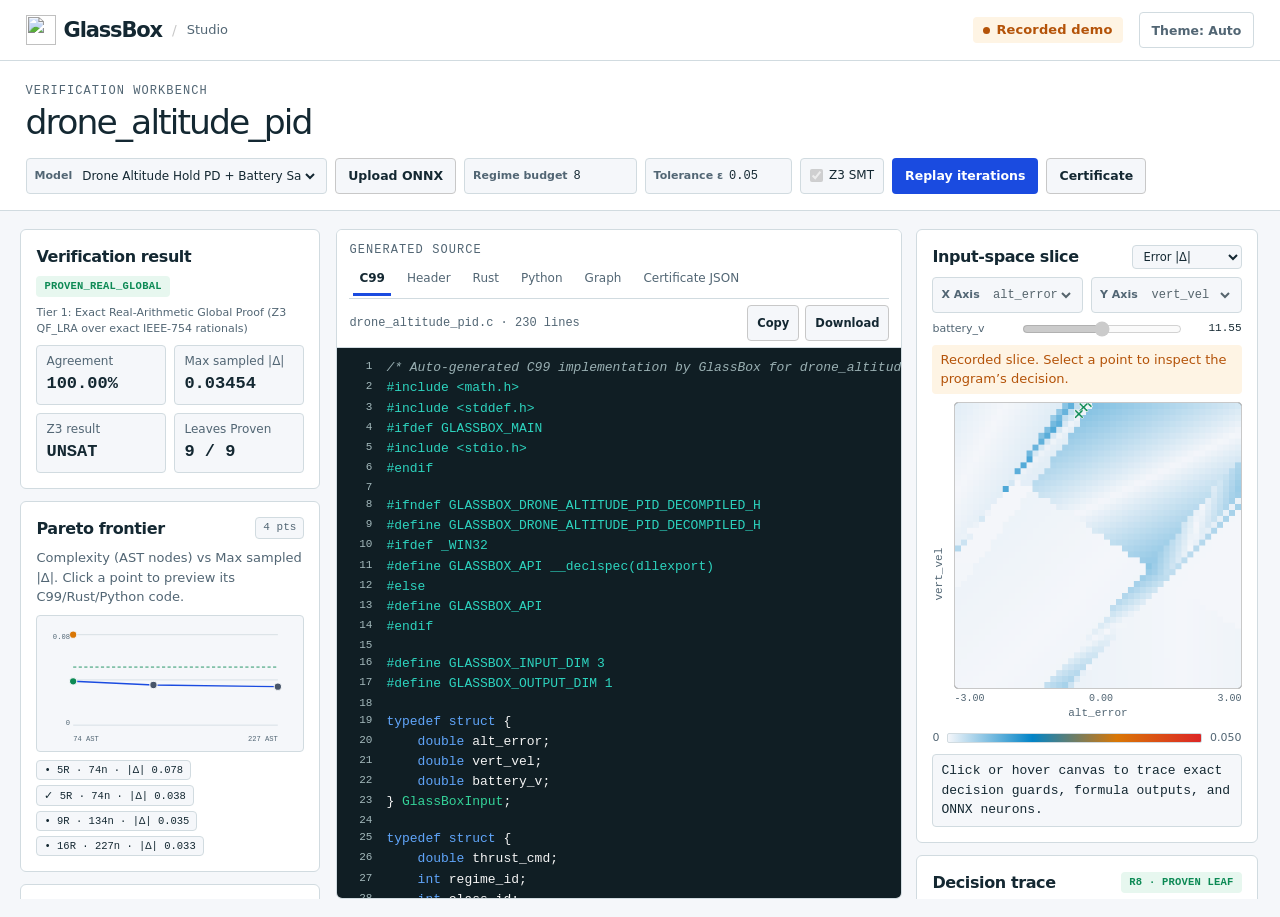
==== commit 740958ab: "Make verification replayable and redesign GlassBox Studio around recorded evidence" ====
--- a/studio/index.html
+++ b/studio/index.html
@@ -4,33 +4,29 @@
   <meta charset="utf-8">
   <meta name="viewport" content="width=device-width, initial-scale=1.0">
   <meta name="color-scheme" content="light dark">
-  <title>GlassBox Studio 2.0 — Neural Network Decompiler &amp; Real-Arithmetic SMT Verifier</title>
-  <link rel="icon" type="image/svg+xml" href="data:image/svg+xml,%3Csvg xmlns='http://www.w3.org/2000/svg' viewBox='0 0 24 24' fill='none'%3E%3Crect x='2' y='2' width='20' height='20' rx='3' stroke='%23111111' stroke-width='2' fill='%23ffffff'/%3E%3Cpath d='M2 12H22M12 2V22' stroke='%23111111' stroke-width='1.5' stroke-opacity='0.35'/%3E%3Cpath d='M6 18L18 6' stroke='%231a4be0' stroke-width='2.2'/%3E%3Ccircle cx='12' cy='12' r='2.2' fill='%231a4be0'/%3E%3C/svg%3E">
-  <link rel="preconnect" href="https://fonts.googleapis.com">
-  <link rel="preconnect" href="https://fonts.gstatic.com" crossorigin>
-  <link rel="stylesheet" href="https://fonts.googleapis.com/css2?family=Epilogue:wght@400..700&family=JetBrains+Mono:wght@400..500&display=swap">
+  <title>GlassBox Studio | ONNX verification workbench</title>
+  <meta name="description" content="Explore source code, decision regions and verification evidence for a bounded ONNX model.">
+  <link rel="icon" href="../favicon.svg" type="image/svg+xml">
   <link rel="stylesheet" href="./studio.css">
 </head>
-<body data-radius="sharp">
+<body>
+  <a class="studio-skip" href="#workspace-heading">Skip to workbench</a>
   <header class="topbar">
     <div class="topbar-brand">
-      <a href="../" class="brand-link" aria-label="GlassBox home">
-        <svg class="brand-mark" width="24" height="24" viewBox="0 0 24 24" fill="none" aria-hidden="true">
-          <rect x="2" y="2" width="20" height="20" rx="3" stroke="currentColor" stroke-width="2"></rect>
-          <path d="M2 12H22M12 2V22" stroke="currentColor" stroke-width="1.5" stroke-opacity="0.45"></path>
-          <path d="M6 18L18 6" stroke="var(--accent)" stroke-width="2.2"></path>
-          <circle cx="12" cy="12" r="2.2" fill="var(--accent)"></circle>
-        </svg>
-        <span class="brand-wordmark">GlassBox</span>
-      </a>
-      <span class="brand-divider" aria-hidden="true">/</span>
-      <span class="brand-product">Studio 2.0</span>
+      <a href="../" class="brand-link"><img width="30" height="30" src="../favicon.svg" alt="">GlassBox</a>
+      <span class="brand-divider">/</span><span class="brand-product">Studio</span>
+    </div>
+    <div class="header-tools">
       <div id="mode-pill" class="mode-pill" data-mode="checking" role="status" aria-live="polite">
         <span class="mode-dot" aria-hidden="true"></span>
         <span id="mode-pill-text">Probing engine...</span>
       </div>
     </div>
 
+    <button type="button" id="btn-theme" class="btn btn-ghost" aria-label="Toggle color theme"><span id="theme-label">Theme</span></button>
+  </header>
+  <section class="run-header" id="workspace-heading" tabindex="-1" aria-labelledby="run-title">
+    <div class="run-heading"><p>Verification workbench</p><h1 id="run-title">Loading models…</h1></div>
     <form id="decompile-controls" class="controls-bar">
       <label class="ctrl-field ctrl-model">
         <span class="ctrl-label">Model</span>
@@ -42,13 +38,13 @@
       <button type="button" id="btn-open-upload" class="btn btn-secondary">Upload ONNX</button>
 
       <label class="ctrl-field ctrl-compact">
-        <span class="ctrl-label">Regimes</span>
+        <span class="ctrl-label">Regime budget</span>
         <input type="number" id="cfg-regimes" min="2" max="32" step="1" value="8">
       </label>
 
       <label class="ctrl-field ctrl-compact">
-        <span class="ctrl-label">Tol &epsilon;</span>
-        <input type="number" id="cfg-eps" min="0.001" max="1" step="0.005" value="0.05">
+        <span class="ctrl-label">Tolerance &epsilon;</span>
+        <input type="number" id="cfg-eps" min="0.001" step="any" value="0.05">
       </label>
 
       <label class="ctrl-check">
@@ -56,30 +52,31 @@
         <span>Z3 SMT</span>
       </label>
 
-      <button type="submit" id="btn-decompile" class="btn btn-primary">
+      <button type="submit" id="btn-decompile" disabled class="btn btn-primary">
         <span>Decompile &amp; Verify</span>
-        <span aria-hidden="true">&rarr;</span>
       </button>
 
-      <button type="button" id="btn-open-cert" class="btn btn-secondary">Certificate</button>
-
-      <button type="button" id="btn-theme" class="btn btn-ghost" aria-label="Toggle color theme" title="Toggle Light / Dark theme">
-        <span id="theme-label">Theme</span>
-      </button>
+      <button type="button" id="btn-open-cert" disabled class="btn btn-secondary">Certificate</button>
+
     </form>
-  </header>
-
-  <div id="status-banner" class="status-banner" hidden>
+  </section>
+  <div class="pane-switch" role="group" aria-label="Workspace view">
+    <button type="button" data-pane="overview" aria-pressed="true">Overview</button>
+    <button type="button" data-pane="code" aria-pressed="false">Source code</button>
+    <button type="button" data-pane="explore" aria-pressed="false">Input space</button>
+  </div>
+
+  <div id="status-banner" class="status-banner" role="status" hidden>
     <span id="status-banner-text"></span>
     <button type="button" id="status-banner-dismiss" class="btn-icon" aria-label="Dismiss notice">&times;</button>
   </div>
 
-  <main class="workbench">
+  <main id="workbench" class="workbench" data-view="overview" hidden>
     <!-- LEFT PANE: Two-Tier Verification Status, Pareto Frontier, Operating Regimes (+ Neuron Badges), ONNX Stack, CEGIS Chart -->
     <aside class="pane pane-left" aria-label="Verification status, Pareto frontier, operating regimes, and CEGIS convergence">
       <section class="card">
         <div class="card-head">
-          <h2 class="card-title">Verification Guarantee</h2>
+          <h2 class="card-title">Verification result</h2>
           <span id="verif-badge" class="status-badge" data-status="UNVERIFIED">UNVERIFIED</span>
         </div>
         <p id="verif-tier-subtitle" class="verif-tier-sub">Awaiting verification run.</p>
@@ -89,11 +86,11 @@
             <span id="kpi-agreement" class="kpi-value mono">—</span>
           </div>
           <div class="kpi-cell">
-            <span class="kpi-label">Max Error |&Delta;|</span>
+            <span class="kpi-label">Max sampled |&Delta;|</span>
             <span id="kpi-max-err" class="kpi-value mono">—</span>
           </div>
           <div class="kpi-cell">
-            <span class="kpi-label">Rational Z3 Proof</span>
+            <span class="kpi-label">Z3 result</span>
             <span id="kpi-smt" class="kpi-value mono">—</span>
           </div>
           <div class="kpi-cell">
@@ -105,13 +102,13 @@
 
       <section class="card" id="pareto-card">
         <div class="card-head">
-          <h2 class="card-title">Certified Pareto Frontier</h2>
+          <h2 class="card-title">Pareto frontier</h2>
           <div class="card-head-actions">
             <span id="pareto-count-pill" class="tag-pill">0 pts</span>
             <button type="button" id="btn-reset-pareto" class="btn-link" hidden>Return to Best Program</button>
           </div>
         </div>
-        <p class="card-sub">Complexity (AST nodes) vs Max Error |&Delta;|. Click a point to preview its C99/Rust/Python code.</p>
+        <p class="card-sub">Complexity (AST nodes) vs Max sampled |&Delta;|. Click a point to preview its C99/Rust/Python code.</p>
         <div class="chart-wrap">
           <svg id="pareto-chart" class="pareto-chart" viewBox="0 0 320 156" role="img" aria-label="Pareto frontier complexity vs error scatter plot"></svg>
         </div>
@@ -120,7 +117,7 @@
 
       <section class="card">
         <div class="card-head">
-          <h2 class="card-title">Operating Regimes &amp; Neurons</h2>
+          <h2 class="card-title">Operating regimes</h2>
           <div class="card-head-actions">
             <span id="regime-count-pill" class="tag-pill">0</span>
             <button type="button" id="btn-clear-regime" class="btn-link" hidden>Clear</button>
@@ -150,21 +147,22 @@
         <div id="cegis-legend" class="chart-legend">
           <span class="legend-item"><span class="legend-swatch swatch-blue"></span>Agreement %</span>
           <span class="legend-item"><span class="legend-swatch swatch-amber"></span>Max |&Delta;|</span>
-          <span class="legend-item"><span class="legend-swatch swatch-emerald"></span>Tol &epsilon;</span>
+          <span class="legend-item"><span class="legend-swatch swatch-emerald"></span>Tolerance &epsilon;</span>
         </div>
       </section>
     </aside>
 
-    <!-- CENTER PANE: Accessible Code Workbench & Regime Graph -->
+    <!-- CENTER PANE: Accessible Code Workbench & Graph -->
     <section class="pane pane-center" aria-label="Decompiled code workbench">
       <div class="workbench-shell">
         <div class="workbench-header">
-          <div focusgroup="tablist nomemory" role="tablist" aria-label="Decompiled targets" class="tablist">
-            <button type="button" role="tab" id="tab-c" aria-selected="true" focusgroupstart>C99 (.c)</button>
-            <button type="button" role="tab" id="tab-h" aria-selected="false">Header (.h)</button>
-            <button type="button" role="tab" id="tab-rust" aria-selected="false">Rust (.rs)</button>
-            <button type="button" role="tab" id="tab-python" aria-selected="false">Python (.py)</button>
-            <button type="button" role="tab" id="tab-graph" aria-selected="false">Regime Graph</button>
+          <div class="source-heading">Generated source</div>
+          <div role="tablist" aria-label="Decompiled targets" class="tablist">
+            <button type="button" role="tab" id="tab-c" aria-selected="true">C99</button>
+            <button type="button" role="tab" id="tab-h" aria-selected="false">Header</button>
+            <button type="button" role="tab" id="tab-rust" aria-selected="false">Rust</button>
+            <button type="button" role="tab" id="tab-python" aria-selected="false">Python</button>
+            <button type="button" role="tab" id="tab-graph" aria-selected="false">Graph</button>
             <button type="button" role="tab" id="tab-cert" aria-selected="false">Certificate JSON</button>
           </div>
           <div class="workbench-actions">
@@ -186,25 +184,25 @@
             </div>
           </div>
 
-          <div role="tabpanel" aria-labelledby="tab-h" tabindex="0" hidden="until-found">
+          <div role="tabpanel" aria-labelledby="tab-h" tabindex="0" hidden>
             <div class="panel-body code-panel-body">
               <div id="code-h" class="code-view" data-lang="c"></div>
             </div>
           </div>
 
-          <div role="tabpanel" aria-labelledby="tab-rust" tabindex="0" hidden="until-found">
+          <div role="tabpanel" aria-labelledby="tab-rust" tabindex="0" hidden>
             <div class="panel-body code-panel-body">
               <div id="code-rust" class="code-view" data-lang="rust"></div>
             </div>
           </div>
 
-          <div role="tabpanel" aria-labelledby="tab-python" tabindex="0" hidden="until-found">
+          <div role="tabpanel" aria-labelledby="tab-python" tabindex="0" hidden>
             <div class="panel-body code-panel-body">
               <div id="code-python" class="code-view" data-lang="python"></div>
             </div>
           </div>
 
-          <div role="tabpanel" aria-labelledby="tab-graph" tabindex="0" hidden="until-found">
+          <div role="tabpanel" aria-labelledby="tab-graph" tabindex="0" hidden>
             <div class="panel-body graph-panel-body">
               <div class="graph-toolbar">
                 <span class="graph-hint">Vector IR tree from <code>program.root</code>. Click a leaf to inspect its regime.</span>
@@ -220,7 +218,7 @@
             </div>
           </div>
 
-          <div role="tabpanel" aria-labelledby="tab-cert" tabindex="0" hidden="until-found">
+          <div role="tabpanel" aria-labelledby="tab-cert" tabindex="0" hidden>
             <div class="panel-body code-panel-body">
               <div id="code-cert" class="code-view" data-lang="json"></div>
             </div>
@@ -229,11 +227,11 @@
       </div>
     </section>
 
-    <!-- RIGHT PANE: 2D Input-Space MRI, Explain This Decision + Neuron Attribution, Counterexamples, 6-Row Honest Benchmarks -->
+    <!-- RIGHT PANE: Input-space slice, Decision trace + Neuron Attribution, Counterexamples, 6-Row Honest Benchmarks -->
     <aside class="pane pane-right" aria-label="Input-space MRI, decision explanation, counterexamples, and benchmarks">
       <section class="card">
         <div class="card-head">
-          <h2 class="card-title">2D Input-Space MRI</h2>
+          <h2 class="card-title">Input-space slice</h2>
           <label class="inline-select">
             <span class="sr-only">Heatmap layer</span>
             <select id="mri-view-select" aria-label="Heatmap view mode">
@@ -279,13 +277,13 @@
       <!-- EXPLAIN THIS DECISION & RULE-TO-NEURON ATTRIBUTION -->
       <section class="card" id="explain-card">
         <div class="card-head">
-          <h2 class="card-title">Explain This Decision</h2>
+          <h2 class="card-title">Decision trace</h2>
           <span id="explain-regime-badge" class="status-badge" data-status="UNVERIFIED">Regime —</span>
         </div>
         <p class="card-sub">Deterministic guard trace, formula evaluation &amp; ONNX hidden neuron attribution (zero LLM).</p>
         <div id="explain-sample-pills" class="explain-sample-pills"></div>
         <div id="explain-content" class="explain-content">
-          <p class="card-sub">Click any point on the 2D MRI canvas or a counterexample row to trace its causal path.</p>
+          <p class="card-sub">Click any point on the input-space map or a counterexample row to trace its causal path.</p>
         </div>
       </section>
 
@@ -315,7 +313,7 @@
 
       <section class="card">
         <div class="card-head">
-          <h2 class="card-title">Native Runtime Benchmarks</h2>
+          <h2 class="card-title">Runtime benchmarks</h2>
           <span class="tag-pill">Measured inf/s</span>
         </div>
         <div id="bench-list" class="bench-list"></div>
--- a/studio/studio.css
+++ b/studio/studio.css
@@ -1,3 +1,14 @@
+@font-face {
+  font-family: Plex;
+  src: url(../assets/fonts/plex-sans.woff2) format("woff2");
+  font-weight: 100 700;
+  font-display: swap;
+}
+@font-face {
+  font-family: PlexMono;
+  src: url(../assets/fonts/plex-mono.woff2) format("woff2");
+  font-display: swap;
+}
 /* GlassBox Studio 2.0 — Taste Skill v2.5.1 + modern-web-guidance */
 
 :root {
@@ -15,23 +26,23 @@
   --p-inv-ink: #ffffff;
   --p-inv-muted: #9a9a9a;
 
-  --bg: light-dark(#ffffff, #111111);
-  --surface: light-dark(#f4f4f4, #1e1e1e);
+  --bg: light-dark(#f5f7fa, #102027);
+  --surface: light-dark(#ffffff, #192a32);
   --surface-elevated: light-dark(#ffffff, #242424);
-  --ink: light-dark(#111111, #ffffff);
-  --muted: light-dark(#6b6b6b, #9a9a9a);
+  --ink: light-dark(#142832, #ecf6f6);
+  --muted: light-dark(#526674, #afc0c8);
   --accent: light-dark(#1a4be0, #4d7cfe);
   --accent-hover: light-dark(#143bb5, #3a6af0);
   --accent-soft: light-dark(#edf2ff, #172645);
   --accent-ink: #ffffff;
-  --border: light-dark(#e2e2e2, #2e2e2e);
+  --border: light-dark(#d1dbe0, #334750);
   --border-strong: light-dark(#c8c8c8, #444444);
 
   /* Terminal / code surfaces (always crisp dark terminal per studio spec) */
-  --code-bg: #111111;
+  --code-bg: #101e24;
   --code-surface: #1a1a1a;
   --code-ink: #f4f4f4;
-  --code-muted: #8c8c8c;
+  --code-muted: #a4b9bc;
   --code-border: #2c2c2c;
   --code-highlight: rgba(77, 124, 254, 0.16);
 
@@ -45,9 +56,9 @@
   --red: light-dark(#c81e1e, #f87171);
   --red-soft: light-dark(#fdecec, #331313);
 
-  --font-display: "Epilogue", system-ui, -apple-system, sans-serif;
-  --font-text: "Epilogue", system-ui, -apple-system, sans-serif;
-  --font-mono: "JetBrains Mono", ui-monospace, "SFMono-Regular", Menlo, Consolas, monospace;
+  --font-display: Plex, system-ui, -apple-system, sans-serif;
+  --font-text: Plex, system-ui, -apple-system, sans-serif;
+  --font-mono: PlexMono, ui-monospace, "SFMono-Regular", Menlo, Consolas, monospace;
   --display-tracking: -0.035em;
 
   --r-sm: 4px;
@@ -1620,3 +1631,63 @@
   font-family: var(--font-mono);
   font-size: 11.5px;
 }
+
+/* The inspector panes share a canvas on desktop and a view switch on narrow screens. */
+[hidden] { display: none !important; }
+.studio-skip { position: absolute; top: -6rem; z-index: 3; background: var(--surface); padding: 12px; }
+.studio-skip:focus { top: 0; }
+.topbar { justify-content: flex-start; padding: 12px clamp(16px, 2vw, 40px); }
+.header-tools { margin-left: auto; }
+.brand-link { font-size: 21px; letter-spacing: -.055em; }
+.brand-product, .mode-pill { font-size: 13px; }
+.run-header { padding: 22px clamp(16px, 2vw, 40px) 16px; border-bottom: 1px solid var(--border); background: var(--surface); }
+.run-heading p, .source-heading { margin: 0; font: 12px/1.4 var(--font-mono); text-transform: uppercase; letter-spacing: .09em; color: var(--muted); }
+.run-heading h1 { margin: 3px 0 16px; font: 480 clamp(1.7rem, 2.7vw, 2.7rem)/1.12 var(--font-display); letter-spacing: -.055em; overflow-wrap: anywhere; }
+.controls-bar { gap: 8px; }
+.ctrl-field, .ctrl-check, .btn { min-height: 36px; }
+.ctrl-model select { max-width: 240px; }
+.controls-bar :disabled { cursor: default; }
+.workbench { gap: 14px; padding: 18px clamp(12px, 1.6vw, 32px); }
+.card { padding: 15px; }.card-head { flex-wrap: wrap; }
+.card-title { font-size: 16px; letter-spacing: -.025em; text-transform: none; }
+.card-sub, .mri-readout, .slice-note { font-size: 13px; line-height: 1.5; }
+.kpi-label, .file-meta { font-size: 12px; }.kpi-value { font-size: 17px; }
+.source-heading { width: 100%; margin: 12px 0 0; }
+.workbench-header { gap: 2px 8px; }
+.workbench-actions { width: 100%; border-top: 1px solid var(--border); }
+.file-meta { margin-right: auto; overflow-wrap: anywhere; }
+.code-panel-body { font-size: 13px; }
+.tok-cmt { color: #9ab0b3; }
+.mri-legend { flex-wrap: wrap; }
+.pane-switch { display: none; }
+@media (min-width: 1100px) {
+  .workbench { grid-template-columns: minmax(255px, .88fr) minmax(0, 1.65fr) minmax(310px, 1fr); }
+  .pane-left, .pane-right { max-height: max(580px, calc(100dvh - 230px)); }
+  .pane-center { height: max(580px, calc(100dvh - 230px)); }
+}
+@media (max-width: 1099px) {
+  .pane-switch { display: flex; padding: 0 12px; background: var(--surface); border-bottom: 1px solid var(--border); }
+  .pane-switch button { flex: 1; min-height: 46px; background: transparent; color: var(--muted); font: 550 14px var(--font-text); border: 0; border-bottom: 3px solid transparent; }
+  .pane-switch button[aria-pressed="true"] { color: var(--accent); border-bottom-color: currentColor; }
+  .workbench[data-view="overview"] .pane:not(.pane-left),
+  .workbench[data-view="code"] .pane:not(.pane-center),
+  .workbench[data-view="explore"] .pane:not(.pane-right) { display: none; }
+  .pane-center { height: max(34rem, 75dvh); }
+  .ctrl-field, .ctrl-check, .btn, [role="tab"] { min-height: 44px; }
+  .status-badge { overflow-wrap: anywhere; }
+  .run-header { padding-top: 16px; }
+}
+@media (max-width: 500px) {
+  .controls-bar { display: grid; grid-template-columns: repeat(2, minmax(0, 1fr)); }
+  .ctrl-model { grid-column: 1 / -1; }
+  .ctrl-model select { max-width: 100%; }
+  .controls-bar .ctrl-compact, .controls-bar .ctrl-check { justify-content: space-between; }
+  .controls-bar #btn-decompile { grid-column: 1 / -1; order: 1; }
+  .controls-bar:has(#cfg-smt:disabled) .ctrl-compact,
+  .controls-bar:has(#cfg-smt:disabled) .ctrl-check { display: none; }
+  .topbar { gap: 8px; }.brand-link { font-size: 18px; }.brand-product { font-size: 14px; }
+  .brand-link img { width: 25px; height: 25px; }.topbar-brand { gap: 6px; }
+  .topbar .btn { padding: 5px; }.mode-pill { font-size: 12px; padding: 4px 6px; }
+  .tablist { gap: 0; }[role="tab"] { padding: 6px 8px; }
+}
+@media (prefers-reduced-motion: reduce) { *, *::before, *::after { transition: none !important; scroll-behavior: auto !important; } }
